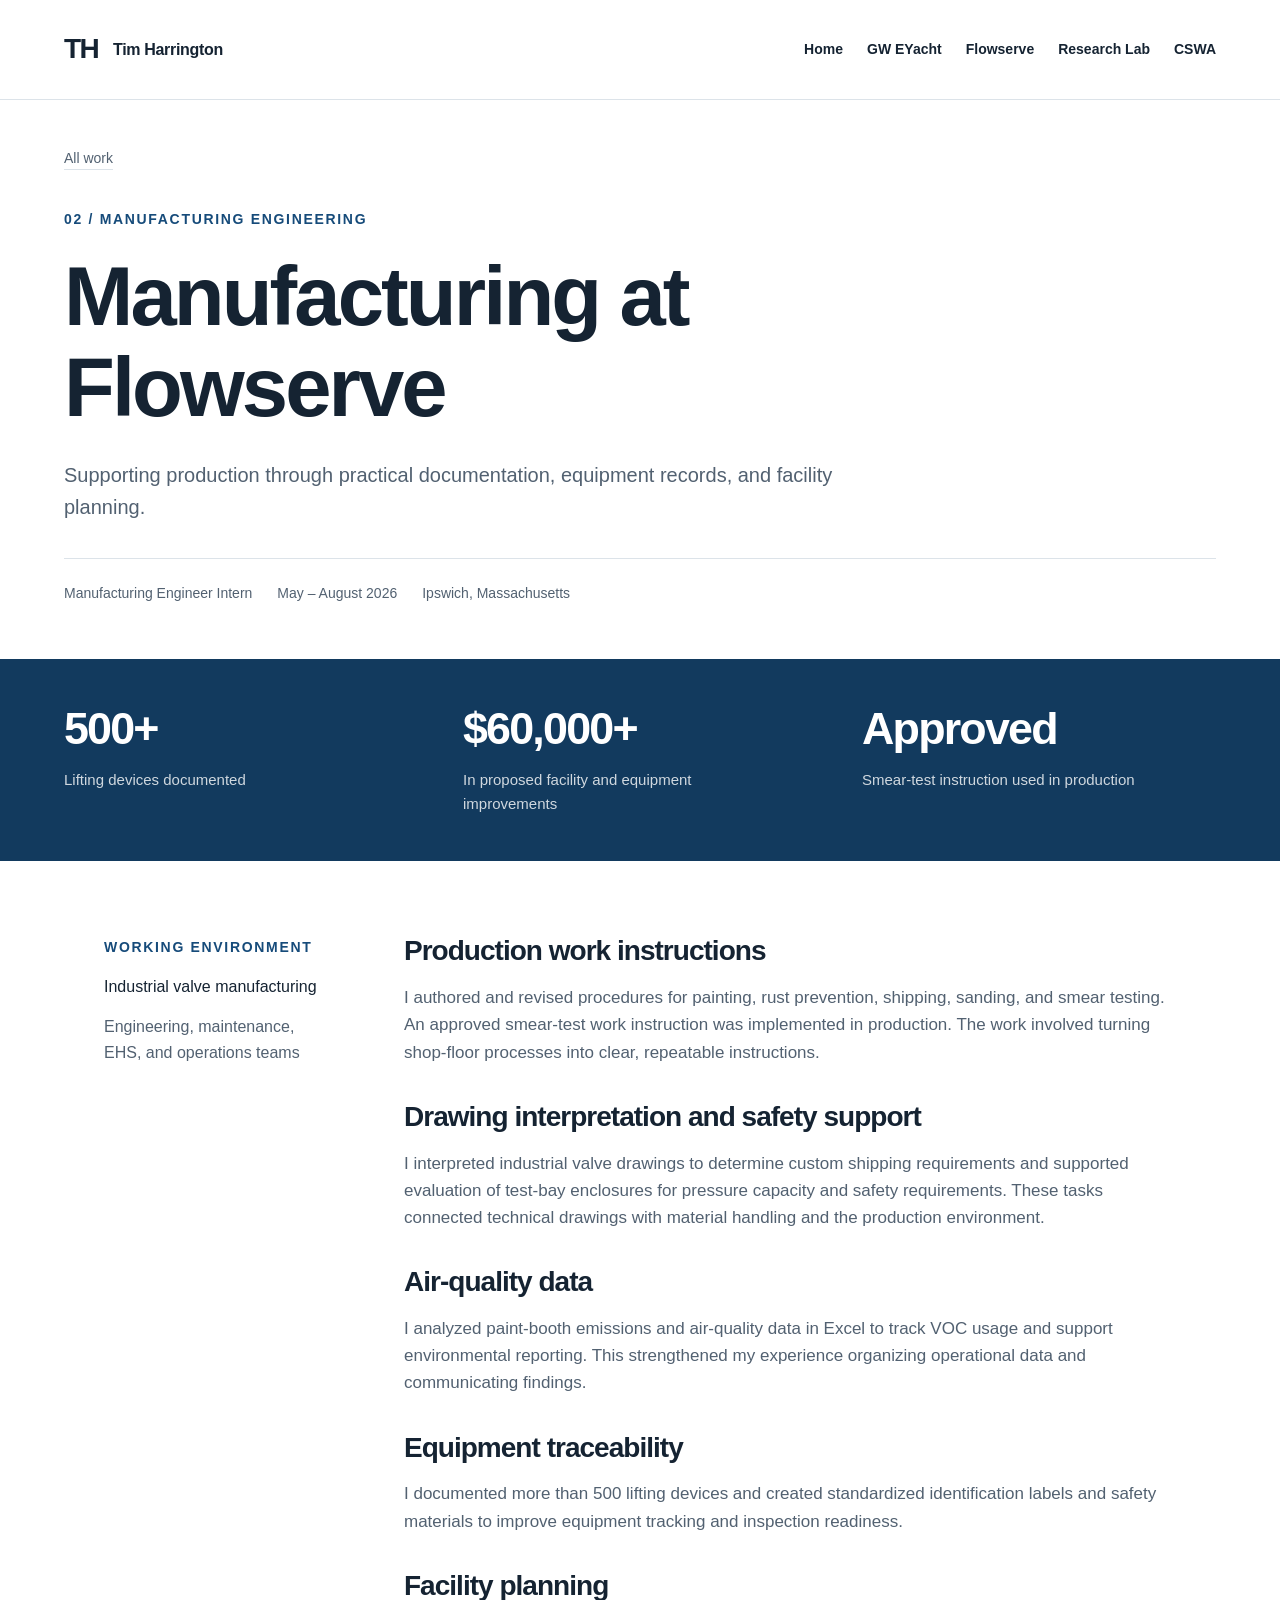
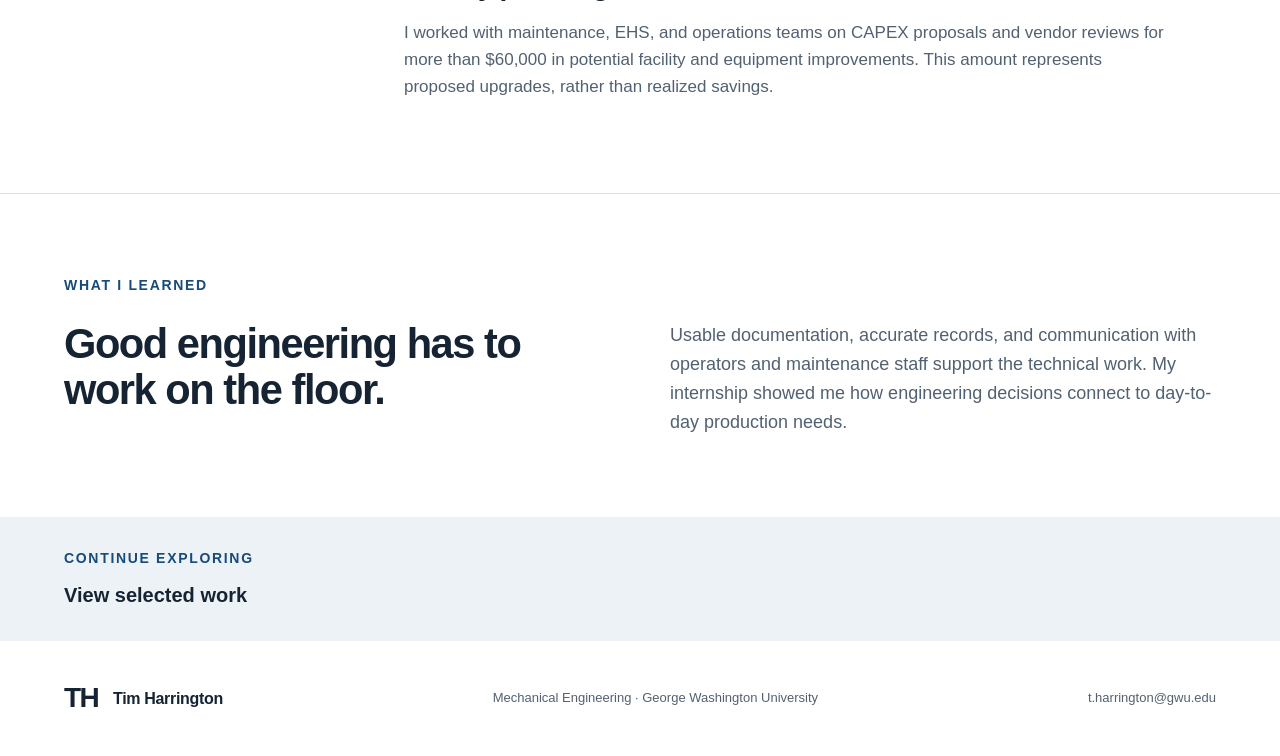
==== flowserve.html @ 14a167de "Publish five-page engineering portfolio" ====
<!doctype html><html lang="en"><head><meta charset="utf-8"><meta name="viewport" content="width=device-width,initial-scale=1"><title>Manufacturing at Flowserve | Tim Harrington</title><meta name="description" content="Tim Harrington’s manufacturing engineering internship: production procedures, equipment traceability, VOC analysis, and CAPEX planning."><link rel="icon" href="favicon.svg" type="image/svg+xml"><link rel="stylesheet" href="style.css"></head><body><header class="site-header"><a class="wordmark" href="index.html" aria-label="Tim Harrington home">TH<span>Tim Harrington</span></a><nav aria-label="Main navigation"><a href="index.html">Home</a><a href="yacht.html">GW EYacht</a><a href="flowserve.html">Flowserve</a><a href="research.html">Research Lab</a><a href="solidworks.html">CSWA</a></nav></header><main id="main"><div class="project-top"><a class="back" href="index.html#work">All work</a><p class="eyebrow">02 / Manufacturing engineering</p><h1>Manufacturing at Flowserve</h1><p class="project-intro">Supporting production through practical documentation, equipment records, and facility planning.</p><div class="project-meta"><span>Manufacturing Engineer Intern</span><span>May – August 2026</span><span>Ipswich, Massachusetts</span></div></div><section class="metrics-band"><div><strong>500+</strong><span>Lifting devices documented</span></div><div><strong>$60,000+</strong><span>In proposed facility and equipment improvements</span></div><div><strong>Approved</strong><span>Smear-test instruction used in production</span></div></section><div class="project-content"><aside><p class="eyebrow">Working environment</p><p>Industrial valve manufacturing</p><p class="muted">Engineering, maintenance, EHS, and operations teams</p></aside><article><h2>Production work instructions</h2><p>I authored and revised procedures for painting, rust prevention, shipping, sanding, and smear testing. An approved smear-test work instruction was implemented in production. The work involved turning shop-floor processes into clear, repeatable instructions.</p><h2>Drawing interpretation and safety support</h2><p>I interpreted industrial valve drawings to determine custom shipping requirements and supported evaluation of test-bay enclosures for pressure capacity and safety requirements. These tasks connected technical drawings with material handling and the production environment.</p><h2>Air-quality data</h2><p>I analyzed paint-booth emissions and air-quality data in Excel to track VOC usage and support environmental reporting. This strengthened my experience organizing operational data and communicating findings.</p><h2>Equipment traceability</h2><p>I documented more than 500 lifting devices and created standardized identification labels and safety materials to improve equipment tracking and inspection readiness.</p><h2>Facility planning</h2><p>I worked with maintenance, EHS, and operations teams on CAPEX proposals and vendor reviews for more than $60,000 in potential facility and equipment improvements. This amount represents proposed upgrades, rather than realized savings.</p></article></div><section class="learning"><p class="eyebrow">What I learned</p><h2>Good engineering has to work on the floor.</h2><p>Usable documentation, accurate records, and communication with operators and maintenance staff support the technical work. My internship showed me how engineering decisions connect to day-to-day production needs.</p></section><section class="project-next"><p class="eyebrow">Continue exploring</p><a href="index.html#work">View selected work</a></section></main><footer><a class="wordmark" href="index.html">TH<span>Tim Harrington</span></a><p>Mechanical Engineering · George Washington University</p><a href="mailto:t.harrington@gwu.edu">t.harrington@gwu.edu</a></footer><dialog id="image-viewer"><button class="close-viewer" aria-label="Close image">Close ✕</button><img alt=""><p></p></dialog><script src="site.js"></script></body></html>
---- style.css ----
:root{--ink:#152332;--muted:#526171;--blue:#164b7a;--deep:#123a5e;--paper:#fff;--line:#dce3e9;--surface:#edf2f6;--accent:#c5e65d}*{box-sizing:border-box}html{scroll-behavior:smooth;scroll-padding-top:100px}body{margin:0;background:var(--paper);color:var(--ink);font-family:Inter,-apple-system,BlinkMacSystemFont,'Segoe UI',sans-serif;font-size:16px;line-height:1.6}a{color:inherit;text-decoration:none}button{font:inherit}img{display:block;max-width:100%}h1,h2,h3,p,figure{margin:0}h1,h2,h3{line-height:1.1;letter-spacing:-.035em}h1{font-size:clamp(3rem,6.5vw,6rem);font-weight:650}h2{font-size:clamp(2rem,3.8vw,3.6rem);font-weight:600}h3{font-size:1.5rem;font-weight:600}a,button{-webkit-tap-highlight-color:transparent}a:focus-visible,button:focus-visible{outline:3px solid var(--blue);outline-offset:5px}.site-header{height:100px;max-width:1440px;margin:auto;padding:0 5%;display:flex;align-items:center;justify-content:space-between;border-bottom:1px solid var(--line)}.wordmark{display:flex;align-items:center;gap:15px;font-size:1.75rem;font-weight:750;letter-spacing:-.06em}.wordmark span{letter-spacing:-.02em;font-size:1rem;font-weight:550}.site-header nav{display:flex;align-items:center;gap:30px;font-size:.875rem;font-weight:550}.site-header nav a:hover,.text-link:hover,.back:hover{color:var(--blue)}.nav-download{padding:9px 16px;border:1px solid var(--line);border-radius:3px}.eyebrow{font-size:.875rem;letter-spacing:.12em;text-transform:uppercase;font-weight:650;color:var(--blue);margin-bottom:20px}.hero{max-width:1440px;margin:auto;padding:70px 5% 90px;display:grid;grid-template-columns:1fr 1fr;gap:6%;align-items:center}.hero h1{font-size:clamp(4rem,7.6vw,7.5rem);line-height:.95;letter-spacing:-.065em;margin-bottom:30px}.period{color:var(--blue)}.hero-description{max-width:490px;font-size:1.125rem;color:var(--muted);line-height:1.65}.hero-actions{display:flex;align-items:center;gap:24px;margin:32px 0 45px;flex-wrap:wrap}.button{display:inline-block;font-size:.9375rem;font-weight:600;padding:13px 23px;border-radius:3px}.primary{background:var(--blue);color:white}.primary:hover{background:var(--deep)}.text-link{font-size:.9375rem;font-weight:550;border-bottom:1px solid var(--line)}.hero-meta{font-size:.875rem;font-weight:600}.hero-meta span{display:block;color:var(--muted);font-weight:400;margin-top:2px}.hero-visual{min-height:490px;background:var(--surface);position:relative;display:flex;flex-direction:column;justify-content:space-between;overflow:hidden}.figure-label{padding:24px 28px;font-size:.8125rem;letter-spacing:.08em;text-transform:uppercase;font-weight:650;color:var(--muted)}.hero-visual img{width:100%;height:340px;object-fit:contain;mix-blend-mode:multiply;padding:20px;transition:transform .4s ease}.hero-visual:hover img{transform:scale(1.04)}.visual-caption{background:var(--deep);color:white;padding:24px 28px;display:flex;flex-direction:column;gap:3px}.visual-caption strong{font-size:1.0625rem;font-weight:550}.visual-caption>span{font-size:.875rem;opacity:.75}.work-section,.about-section,.experience-section,.gallery-section,.learning,.project-next{padding:80px 5%;max-width:1440px;margin:auto}.work-section{background:#f5f7f9;max-width:none}.section-heading{max-width:1296px;margin:0 auto 40px}.section-heading p:last-child:not(.eyebrow){color:var(--muted);margin-top:18px}.work-grid{max-width:1296px;margin:auto;display:grid;grid-template-columns:repeat(3,1fr);gap:25px}.project-card{background:white;border:1px solid var(--line);display:block;transition:transform .2s}.project-card:hover{transform:translateY(-5px)}.card-image,.card-panel{height:280px;position:relative;overflow:hidden}.card-image img{width:100%;height:100%;object-fit:cover}.research-image{background:#fff;padding:18px}.research-image img{object-fit:contain}.image-index{position:absolute;top:18px;left:20px;background:white;padding:3px 9px;color:var(--ink);font-size:.8125rem;font-weight:600}.card-copy{padding:28px}.card-copy .eyebrow{font-size:.75rem;letter-spacing:.08em;margin-bottom:16px}.card-copy h3{margin-bottom:15px}.card-copy p:not(.eyebrow){color:var(--muted);line-height:1.6}.card-link{font-size:.875rem;font-weight:600;display:inline-block;margin-top:24px;border-bottom:1px solid var(--line)}.industrial{background:var(--deep);color:white;padding:52px 28px 20px}.panel-title{font-size:2.4rem;font-weight:650;letter-spacing:-.04em;display:block}.panel-sub{display:block;font-size:.875rem;opacity:.8}.panel-number{margin-top:20px;font-size:2.6rem;line-height:1.05;font-weight:600;color:var(--accent)}.panel-number small{display:block;font-size:.875rem;line-height:1.4;color:white;font-weight:400;margin-top:6px}.about-section{display:grid;grid-template-columns:1fr 1.2fr;gap:10%;padding-top:110px;padding-bottom:110px}.portrait{width:150px;height:170px;object-fit:cover;object-position:center 28%;margin-top:32px;filter:saturate(.7)}.about-copy>p{margin-bottom:24px;color:var(--muted)}.about-copy .large-copy{font-size:1.4rem;color:var(--ink);line-height:1.5}.skills{border-top:1px solid var(--line);padding-top:25px;margin-top:30px}.skills h3{font-size:1.125rem;margin-bottom:13px}.skills p{color:var(--muted);line-height:1.9}.secondary-links{margin-top:25px}.secondary-links a{display:flex;flex-direction:column;border-bottom:1px solid var(--line);padding:17px 0;font-size:1rem}.secondary-links a span:last-child{font-size:.875rem;color:var(--muted)}.secondary-links a:hover{color:var(--blue)}.experience-section{border-top:1px solid var(--line)}.timeline{max-width:850px;margin-left:auto}.timeline>a,.timeline>div{display:block;padding:28px 0;border-bottom:1px solid var(--line)}.timeline span{font-size:.875rem;color:var(--muted)}.timeline h3{font-size:1.45rem;margin:10px 0}.timeline p{color:var(--muted)}.timeline-detail{max-width:680px;margin-top:16px}.contact-section{padding:85px 5%;background:var(--deep);color:white}.contact-section .eyebrow{color:var(--accent)}.contact-section>p:not(.eyebrow){opacity:.8;margin:20px 0}.contact-email{font-size:clamp(1.4rem,3.8vw,3.5rem);letter-spacing:-.04em;display:inline-block;border-bottom:1px solid #67829a;margin:8px 0 28px;overflow-wrap:anywhere}.contact-links{display:flex;gap:26px;font-size:.9375rem}.contact-links a{border-bottom:1px solid #67829a}footer{display:flex;justify-content:space-between;align-items:center;gap:24px;flex-wrap:wrap;padding:35px 5%;font-size:.8125rem;color:var(--muted)}footer .wordmark{color:var(--ink)}footer p{font-size:.8125rem}.project-top{max-width:1440px;margin:auto;padding:45px 5% 55px}.back{display:inline-block;font-size:.875rem;color:var(--muted);margin-bottom:38px;border-bottom:1px solid var(--line)}.project-top h1{max-width:1000px}.project-intro{font-size:1.25rem;color:var(--muted);max-width:800px;margin-top:25px}.project-meta{display:flex;flex-wrap:wrap;gap:12px 25px;font-size:.875rem;color:var(--muted);margin-top:35px;padding-top:23px;border-top:1px solid var(--line)}.wide-figure{background:var(--surface);padding:35px 5%;}.wide-figure figure{max-width:1050px;margin:auto}.wide-figure img{height:470px;width:100%;object-fit:contain;mix-blend-mode:multiply}.image-button{display:block;padding:0;border:0;background:transparent;width:100%;cursor:zoom-in}.image-button:focus-visible{outline-offset:2px}figcaption{font-size:.875rem;color:var(--muted);padding-top:12px}.research-figure{background:white;border-block:1px solid var(--line)}.research-figure img{height:auto;max-height:440px;mix-blend-mode:normal}.project-content{max-width:1200px;margin:auto;padding:75px 5%;display:grid;grid-template-columns:230px 1fr;gap:70px}.project-content aside p{margin-bottom:15px}.muted{color:var(--muted)}.stat{margin-top:35px}.stat strong{display:block;font-size:2.5rem;color:var(--blue);letter-spacing:-.04em;line-height:1.1}.stat span{display:block;font-size:.875rem;color:var(--muted);margin-top:10px}.project-content article h2{font-size:1.75rem;margin:36px 0 17px}.project-content article h2:first-child{margin-top:0}.project-content article p{color:var(--muted);margin-bottom:18px;font-size:1.0625rem}.gallery-section{padding-top:20px}.gallery{display:grid;gap:25px;margin-bottom:35px}.gallery.three{grid-template-columns:repeat(3,1fr)}.gallery.two{grid-template-columns:repeat(2,1fr)}.gallery img{height:330px;width:100%;object-fit:contain;background:var(--surface)}.gallery.two img{height:400px}.learning{border-top:1px solid var(--line);display:grid;grid-template-columns:1fr 1fr;gap:25px 60px}.learning>.eyebrow{grid-column:1/-1;margin-bottom:0}.learning h2{font-size:2.6rem}.learning>p:last-child{color:var(--muted);font-size:1.125rem}.project-next{background:var(--surface);max-width:none;padding-top:45px;padding-bottom:45px}.project-next .eyebrow{margin-bottom:10px}.project-next a{font-size:1.6rem;font-weight:600}.metrics-band{background:var(--deep);padding:45px 5%;display:grid;grid-template-columns:repeat(3,1fr);gap:45px;color:white}.metrics-band strong{display:block;font-size:clamp(2rem,3.5vw,3.5rem);letter-spacing:-.04em;line-height:1.1}.metrics-band span{font-size:.9375rem;display:block;margin-top:15px;max-width:300px;opacity:.8}.table-scroll{overflow-x:auto;margin:35px 0}table{border-collapse:collapse;width:100%;font-size:.9375rem}caption{text-align:left;color:var(--muted);margin-bottom:12px;font-size:.875rem}th,td{text-align:left;padding:13px 15px;border:1px solid var(--line)}thead{background:var(--deep);color:white}tbody th{font-weight:500}tbody tr:nth-child(even){background:var(--surface)}dialog{border:0;padding:25px;background:white;max-width:95vw;width:1000px;max-height:94vh;box-shadow:0 20px 100px #0005}dialog::backdrop{background:#102030d9}dialog img{width:100%;max-height:73vh;object-fit:contain}dialog p{font-size:.9375rem;color:var(--muted);margin-top:14px}.close-viewer{display:block;margin:0 0 15px auto;border:1px solid var(--line);background:white;padding:7px 13px;cursor:pointer;color:var(--ink)}
@media(min-width:1600px){.work-section,.contact-section,.metrics-band{padding-inline:max(5%,calc((100vw - 1296px)/2))}}@media(max-width:1000px){.hero{gap:4%}.hero-visual{min-height:420px}.hero-visual img{height:280px}.work-grid{gap:15px}.card-copy{padding:20px}.card-image,.card-panel{height:245px}.card-copy h3{font-size:1.35rem}.panel-title{font-size:2rem}.industrial{padding-inline:20px}.project-content{gap:40px;grid-template-columns:190px 1fr}.gallery img{height:260px}}@media(max-width:720px){.site-header{height:auto;min-height:95px;align-items:flex-start;padding:22px 6%;gap:18px;flex-direction:column}.wordmark{font-size:1.5rem}.site-header nav{gap:22px;flex-wrap:wrap;width:100%}.nav-download{padding:0;border:0;margin-left:auto}.hero{grid-template-columns:1fr;padding:45px 6% 55px;gap:40px}.hero h1{font-size:clamp(3.8rem,14vw,6rem)}.hero-meta{margin-bottom:0}.hero-actions{margin-bottom:28px}.hero-visual{min-height:360px}.hero-visual img{height:250px}.work-section,.about-section,.experience-section,.gallery-section,.learning{padding:55px 6%}.work-grid{grid-template-columns:1fr;gap:25px}.card-image,.card-panel{height:300px}.card-copy{padding:25px}.card-copy h3{font-size:1.65rem}.industrial{padding:60px 28px 25px}.panel-title{font-size:2.7rem}.panel-number{font-size:3rem}.about-section{grid-template-columns:1fr;gap:35px}.portrait{width:120px;height:135px}.about-section h2 br{display:none}.about-copy .large-copy{font-size:1.2rem}.timeline h3{font-size:1.25rem}.contact-section{padding:60px 6%}.contact-links{flex-wrap:wrap}.contact-email{font-size:clamp(1.35rem,6vw,2.6rem)}footer{padding:28px 6%;flex-direction:column;align-items:flex-start;gap:12px}.project-top{padding:35px 6% 40px}.project-top h1{font-size:clamp(2.7rem,10vw,4.3rem)}.project-intro{font-size:1.125rem}.project-meta{gap:8px;flex-direction:column}.wide-figure{padding:25px 6%}.wide-figure img{height:290px}.research-figure img{height:auto}.project-content{padding:45px 6%;grid-template-columns:1fr;gap:35px}.project-content aside{border-bottom:1px solid var(--line);padding-bottom:25px}.stat{display:inline-block;width:45%;vertical-align:top;margin-top:18px}.stat strong{font-size:2rem}.project-content article p{font-size:1rem}.gallery.three,.gallery.two{grid-template-columns:1fr}.gallery img,.gallery.two img{height:350px}.learning{grid-template-columns:1fr}.learning h2{font-size:2.2rem}.metrics-band{padding:35px 6%;grid-template-columns:1fr;gap:30px}.metrics-band strong{font-size:2.7rem}.metrics-band span{margin-top:6px}.project-next{padding:35px 6%}}@media(prefers-reduced-motion:reduce){html{scroll-behavior:auto}*,*::before,*::after{transition:none!important}}

/* Simplified five-page portfolio */
.site-header nav{gap:24px}.simple-intro{max-width:1200px;margin:auto;padding:70px 5% 55px;display:grid;grid-template-columns:1fr 180px;gap:65px;align-items:center}.simple-intro h1{font-size:clamp(2.8rem,5.5vw,4.75rem);margin-bottom:24px}.simple-bio{max-width:700px;color:var(--muted);font-size:1.125rem}.simple-school{margin-top:18px;color:var(--muted);font-size:.9375rem}.simple-links{display:flex;gap:25px;margin-top:25px;flex-wrap:wrap;font-size:.9375rem}.simple-links a{border-bottom:1px solid var(--line)}.simple-portrait{width:180px;height:220px;object-fit:cover;object-position:center 28%;border-radius:4px}.simple-work{max-width:1200px;margin:auto;padding:15px 5% 70px}.simple-work h2{font-size:1.85rem}.simple-grid{display:grid;grid-template-columns:1fr 1fr;gap:25px}.simple-card{border:1px solid var(--line);border-radius:4px;overflow:hidden;display:block;transition:box-shadow .2s}.simple-card:hover{box-shadow:0 8px 25px #15233212}.simple-card-image,.simple-card-label{height:205px;background:var(--surface)}.simple-card-image img{width:100%;height:100%;object-fit:contain;padding:20px;mix-blend-mode:multiply}.simple-card-label{background:var(--deep);color:white;padding:40px;display:flex;flex-direction:column;justify-content:center}.simple-card-label>span{font-size:2.5rem;letter-spacing:-.04em;font-weight:650}.simple-card-label>small{font-size:.9375rem;opacity:.8}.cswa-label{background:#eaf0f5;color:var(--blue)}.simple-card>div:last-child{padding:25px}.simple-card h3{font-size:1.5rem;margin-bottom:12px}.simple-card p{color:var(--muted)}.simple-card>div:last-child>span{display:block;font-size:.875rem;font-weight:600;color:var(--blue);margin-top:18px}.project-next{padding-block:30px}.project-next a{font-size:1.25rem}@media(max-width:720px){.site-header nav{gap:14px 20px;font-size:.875rem}.simple-intro{padding:45px 6% 35px;grid-template-columns:1fr;gap:25px}.simple-portrait{width:110px;height:130px;grid-row:1}.simple-bio{font-size:1rem}.simple-work{padding:20px 6% 50px}.simple-grid{grid-template-columns:1fr}.simple-card-image,.simple-card-label{height:200px}}
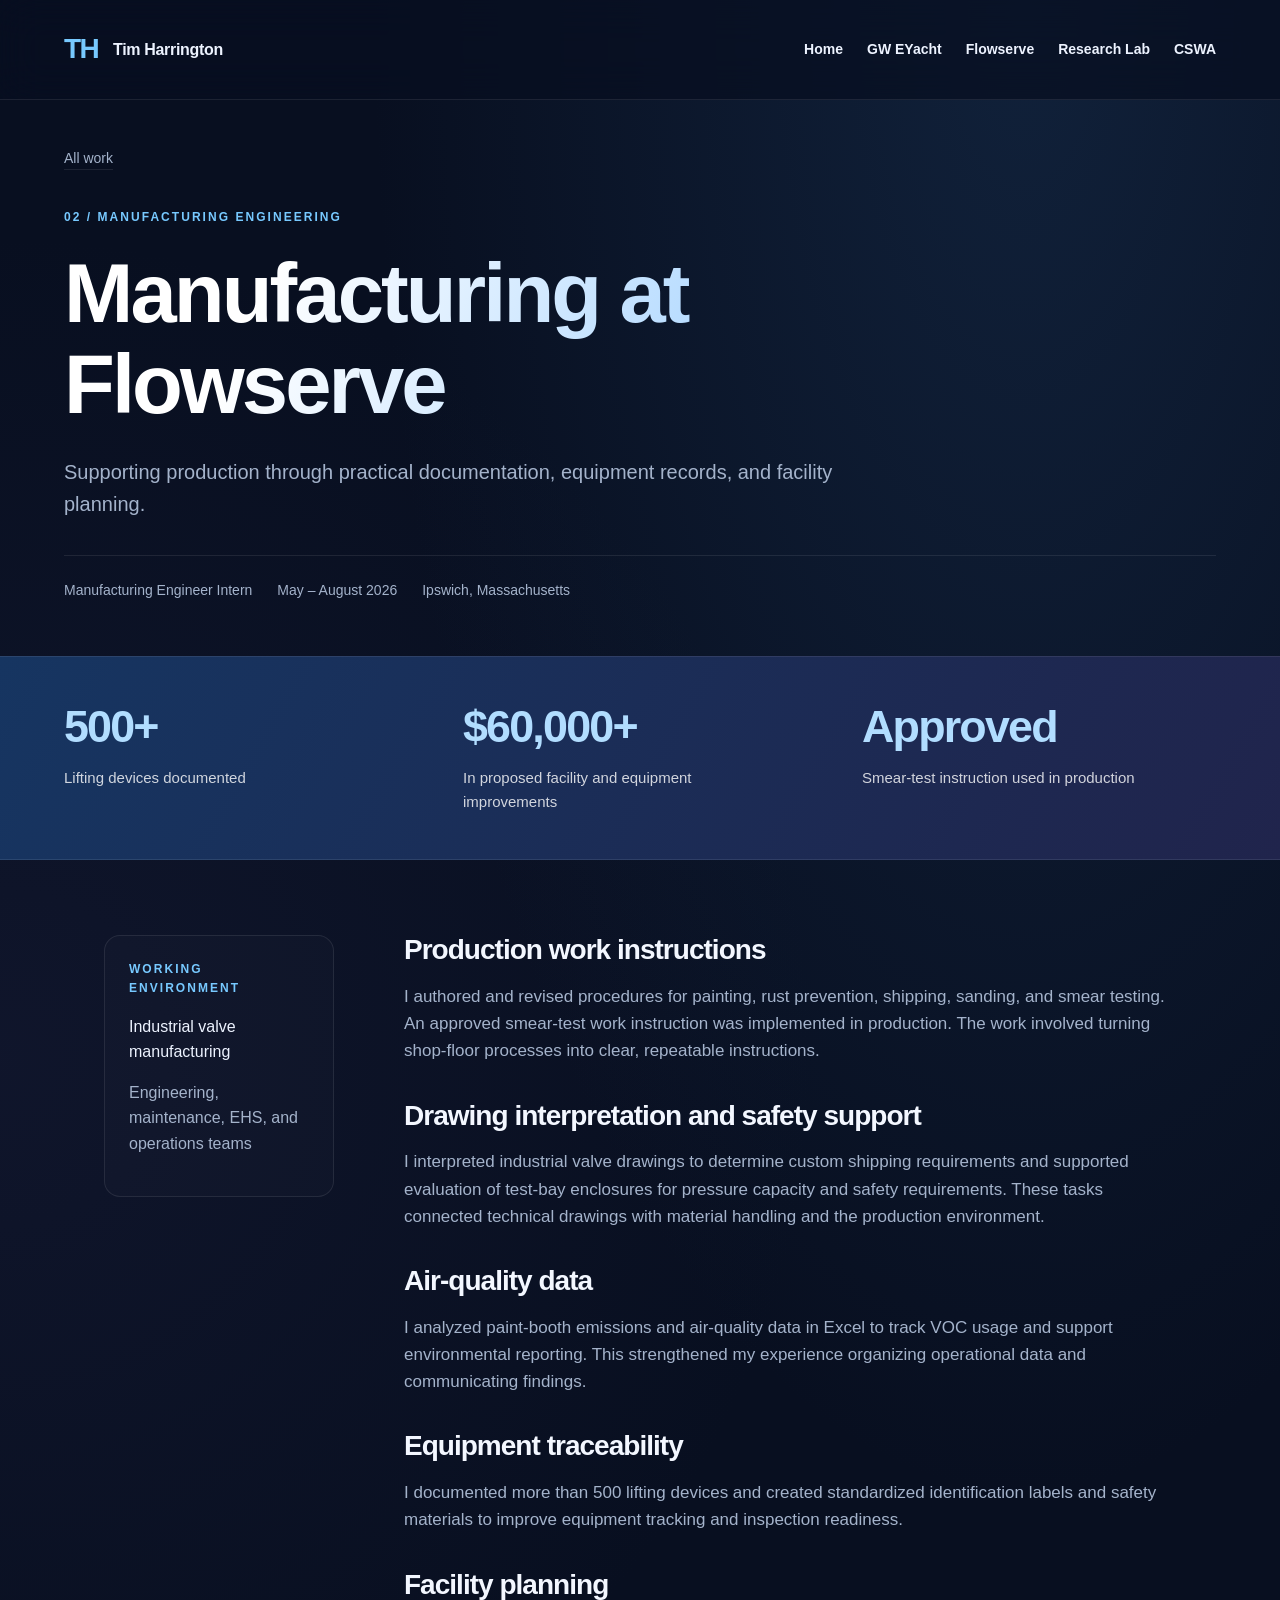
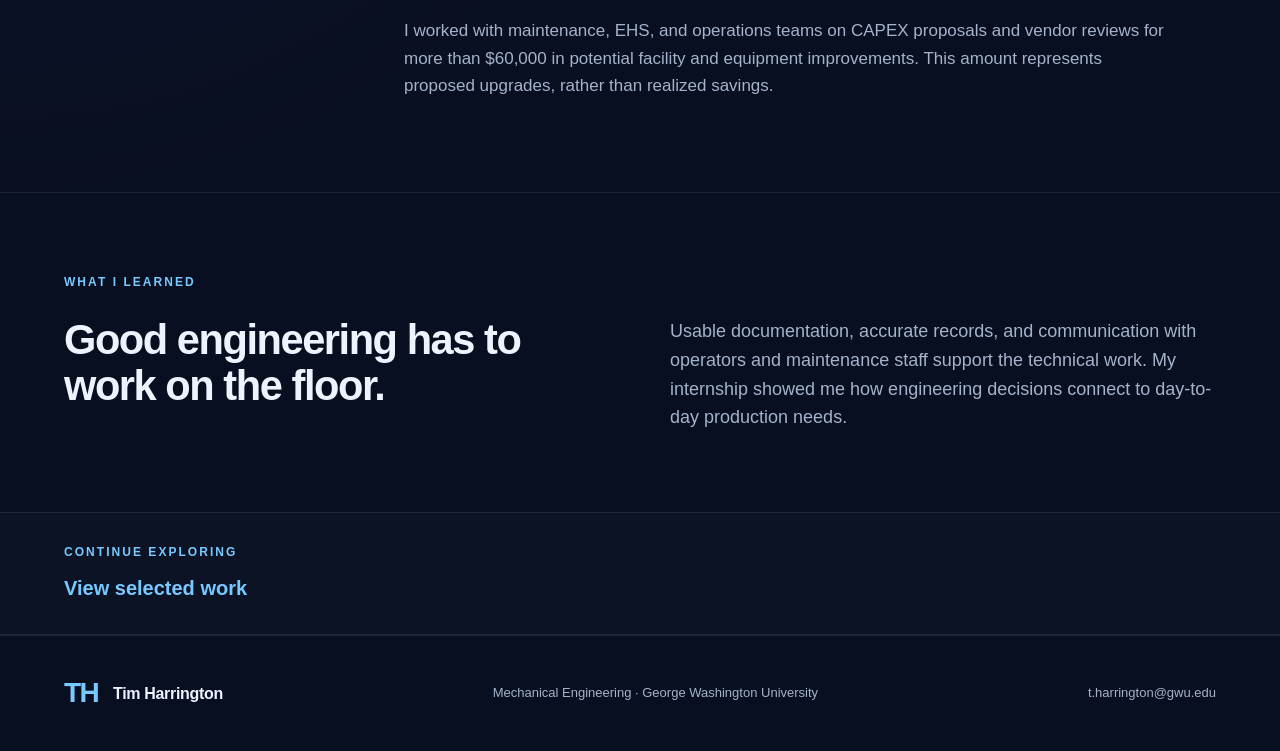
==== commit 75f24550: "Refresh stylesheet cache across portfolio pages" ====
--- a/flowserve.html
+++ b/flowserve.html
@@ -1 +1 @@
-<!doctype html><html lang="en"><head><meta charset="utf-8"><meta name="viewport" content="width=device-width,initial-scale=1"><title>Manufacturing at Flowserve | Tim Harrington</title><meta name="description" content="Tim Harrington’s manufacturing engineering internship: production procedures, equipment traceability, VOC analysis, and CAPEX planning."><link rel="icon" href="favicon.svg" type="image/svg+xml"><link rel="stylesheet" href="style.css"></head><body><header class="site-header"><a class="wordmark" href="index.html" aria-label="Tim Harrington home">TH<span>Tim Harrington</span></a><nav aria-label="Main navigation"><a href="index.html">Home</a><a href="yacht.html">GW EYacht</a><a href="flowserve.html">Flowserve</a><a href="research.html">Research Lab</a><a href="solidworks.html">CSWA</a></nav></header><main id="main"><div class="project-top"><a class="back" href="index.html#work">All work</a><p class="eyebrow">02 / Manufacturing engineering</p><h1>Manufacturing at Flowserve</h1><p class="project-intro">Supporting production through practical documentation, equipment records, and facility planning.</p><div class="project-meta"><span>Manufacturing Engineer Intern</span><span>May – August 2026</span><span>Ipswich, Massachusetts</span></div></div><section class="metrics-band"><div><strong>500+</strong><span>Lifting devices documented</span></div><div><strong>$60,000+</strong><span>In proposed facility and equipment improvements</span></div><div><strong>Approved</strong><span>Smear-test instruction used in production</span></div></section><div class="project-content"><aside><p class="eyebrow">Working environment</p><p>Industrial valve manufacturing</p><p class="muted">Engineering, maintenance, EHS, and operations teams</p></aside><article><h2>Production work instructions</h2><p>I authored and revised procedures for painting, rust prevention, shipping, sanding, and smear testing. An approved smear-test work instruction was implemented in production. The work involved turning shop-floor processes into clear, repeatable instructions.</p><h2>Drawing interpretation and safety support</h2><p>I interpreted industrial valve drawings to determine custom shipping requirements and supported evaluation of test-bay enclosures for pressure capacity and safety requirements. These tasks connected technical drawings with material handling and the production environment.</p><h2>Air-quality data</h2><p>I analyzed paint-booth emissions and air-quality data in Excel to track VOC usage and support environmental reporting. This strengthened my experience organizing operational data and communicating findings.</p><h2>Equipment traceability</h2><p>I documented more than 500 lifting devices and created standardized identification labels and safety materials to improve equipment tracking and inspection readiness.</p><h2>Facility planning</h2><p>I worked with maintenance, EHS, and operations teams on CAPEX proposals and vendor reviews for more than $60,000 in potential facility and equipment improvements. This amount represents proposed upgrades, rather than realized savings.</p></article></div><section class="learning"><p class="eyebrow">What I learned</p><h2>Good engineering has to work on the floor.</h2><p>Usable documentation, accurate records, and communication with operators and maintenance staff support the technical work. My internship showed me how engineering decisions connect to day-to-day production needs.</p></section><section class="project-next"><p class="eyebrow">Continue exploring</p><a href="index.html#work">View selected work</a></section></main><footer><a class="wordmark" href="index.html">TH<span>Tim Harrington</span></a><p>Mechanical Engineering · George Washington University</p><a href="mailto:t.harrington@gwu.edu">t.harrington@gwu.edu</a></footer><dialog id="image-viewer"><button class="close-viewer" aria-label="Close image">Close ✕</button><img alt=""><p></p></dialog><script src="site.js"></script></body></html>+<!doctype html><html lang="en"><head><meta charset="utf-8"><meta name="viewport" content="width=device-width,initial-scale=1"><title>Manufacturing at Flowserve | Tim Harrington</title><meta name="description" content="Tim Harrington’s manufacturing engineering internship: production procedures, equipment traceability, VOC analysis, and CAPEX planning."><link rel="icon" href="favicon.svg" type="image/svg+xml"><link rel="stylesheet" href="style.css?v=modern1"></head><body><header class="site-header"><a class="wordmark" href="index.html" aria-label="Tim Harrington home">TH<span>Tim Harrington</span></a><nav aria-label="Main navigation"><a href="index.html">Home</a><a href="yacht.html">GW EYacht</a><a href="flowserve.html">Flowserve</a><a href="research.html">Research Lab</a><a href="solidworks.html">CSWA</a></nav></header><main id="main"><div class="project-top"><a class="back" href="index.html#work">All work</a><p class="eyebrow">02 / Manufacturing engineering</p><h1>Manufacturing at Flowserve</h1><p class="project-intro">Supporting production through practical documentation, equipment records, and facility planning.</p><div class="project-meta"><span>Manufacturing Engineer Intern</span><span>May – August 2026</span><span>Ipswich, Massachusetts</span></div></div><section class="metrics-band"><div><strong>500+</strong><span>Lifting devices documented</span></div><div><strong>$60,000+</strong><span>In proposed facility and equipment improvements</span></div><div><strong>Approved</strong><span>Smear-test instruction used in production</span></div></section><div class="project-content"><aside><p class="eyebrow">Working environment</p><p>Industrial valve manufacturing</p><p class="muted">Engineering, maintenance, EHS, and operations teams</p></aside><article><h2>Production work instructions</h2><p>I authored and revised procedures for painting, rust prevention, shipping, sanding, and smear testing. An approved smear-test work instruction was implemented in production. The work involved turning shop-floor processes into clear, repeatable instructions.</p><h2>Drawing interpretation and safety support</h2><p>I interpreted industrial valve drawings to determine custom shipping requirements and supported evaluation of test-bay enclosures for pressure capacity and safety requirements. These tasks connected technical drawings with material handling and the production environment.</p><h2>Air-quality data</h2><p>I analyzed paint-booth emissions and air-quality data in Excel to track VOC usage and support environmental reporting. This strengthened my experience organizing operational data and communicating findings.</p><h2>Equipment traceability</h2><p>I documented more than 500 lifting devices and created standardized identification labels and safety materials to improve equipment tracking and inspection readiness.</p><h2>Facility planning</h2><p>I worked with maintenance, EHS, and operations teams on CAPEX proposals and vendor reviews for more than $60,000 in potential facility and equipment improvements. This amount represents proposed upgrades, rather than realized savings.</p></article></div><section class="learning"><p class="eyebrow">What I learned</p><h2>Good engineering has to work on the floor.</h2><p>Usable documentation, accurate records, and communication with operators and maintenance staff support the technical work. My internship showed me how engineering decisions connect to day-to-day production needs.</p></section><section class="project-next"><p class="eyebrow">Continue exploring</p><a href="index.html#work">View selected work</a></section></main><footer><a class="wordmark" href="index.html">TH<span>Tim Harrington</span></a><p>Mechanical Engineering · George Washington University</p><a href="mailto:t.harrington@gwu.edu">t.harrington@gwu.edu</a></footer><dialog id="image-viewer"><button class="close-viewer" aria-label="Close image">Close ✕</button><img alt=""><p></p></dialog><script src="site.js"></script></body></html>
--- a/style.css
+++ b/style.css
@@ -3,3 +3,21 @@
 
 /* Simplified five-page portfolio */
 .site-header nav{gap:24px}.simple-intro{max-width:1200px;margin:auto;padding:70px 5% 55px;display:grid;grid-template-columns:1fr 180px;gap:65px;align-items:center}.simple-intro h1{font-size:clamp(2.8rem,5.5vw,4.75rem);margin-bottom:24px}.simple-bio{max-width:700px;color:var(--muted);font-size:1.125rem}.simple-school{margin-top:18px;color:var(--muted);font-size:.9375rem}.simple-links{display:flex;gap:25px;margin-top:25px;flex-wrap:wrap;font-size:.9375rem}.simple-links a{border-bottom:1px solid var(--line)}.simple-portrait{width:180px;height:220px;object-fit:cover;object-position:center 28%;border-radius:4px}.simple-work{max-width:1200px;margin:auto;padding:15px 5% 70px}.simple-work h2{font-size:1.85rem}.simple-grid{display:grid;grid-template-columns:1fr 1fr;gap:25px}.simple-card{border:1px solid var(--line);border-radius:4px;overflow:hidden;display:block;transition:box-shadow .2s}.simple-card:hover{box-shadow:0 8px 25px #15233212}.simple-card-image,.simple-card-label{height:205px;background:var(--surface)}.simple-card-image img{width:100%;height:100%;object-fit:contain;padding:20px;mix-blend-mode:multiply}.simple-card-label{background:var(--deep);color:white;padding:40px;display:flex;flex-direction:column;justify-content:center}.simple-card-label>span{font-size:2.5rem;letter-spacing:-.04em;font-weight:650}.simple-card-label>small{font-size:.9375rem;opacity:.8}.cswa-label{background:#eaf0f5;color:var(--blue)}.simple-card>div:last-child{padding:25px}.simple-card h3{font-size:1.5rem;margin-bottom:12px}.simple-card p{color:var(--muted)}.simple-card>div:last-child>span{display:block;font-size:.875rem;font-weight:600;color:var(--blue);margin-top:18px}.project-next{padding-block:30px}.project-next a{font-size:1.25rem}@media(max-width:720px){.site-header nav{gap:14px 20px;font-size:.875rem}.simple-intro{padding:45px 6% 35px;grid-template-columns:1fr;gap:25px}.simple-portrait{width:110px;height:130px;grid-row:1}.simple-bio{font-size:1rem}.simple-work{padding:20px 6% 50px}.simple-grid{grid-template-columns:1fr}.simple-card-image,.simple-card-label{height:200px}}
+
+/* Modern visual refresh — preserves page structure and spacing. */
+:root{--ink:#edf3ff;--muted:#a4b3cb;--blue:#77c9ff;--deep:#122548;--paper:#080f20;--line:#ffffff16;--surface:#14213a;--accent:#bcff77}
+body{background:radial-gradient(ellipse at 80% 0%,#19335480,transparent 45%),radial-gradient(ellipse at 0% 45%,#20234450,transparent 45%),var(--paper)}
+.site-header{background:#080f20b8;backdrop-filter:blur(20px);border-bottom:1px solid var(--line)}
+.wordmark{color:var(--blue)}.wordmark span{color:var(--ink)}
+.site-header nav a{position:relative;transition:color .2s}.site-header nav a::after{content:'';position:absolute;left:0;bottom:-9px;width:0;height:2px;background:var(--blue);transition:width .25s}.site-header nav a:hover::after{width:100%}
+.simple-intro h1,.project-top h1{font-weight:750;background:linear-gradient(115deg,#fff 20%,#a9d5ff 70%,#ab9dff);-webkit-background-clip:text;background-clip:text;color:transparent}
+.eyebrow{color:var(--blue);font-size:.75rem;letter-spacing:.17em}.simple-school{color:#b7c7e0}
+.simple-portrait{border-radius:20px;border:1px solid #ffffff35;box-shadow:0 0 0 8px #ffffff04,0 20px 70px #0006,0 0 55px #65b5ff20;filter:saturate(.9)}
+.simple-links a{border:1px solid #ffffff22;border-radius:999px;padding:8px 17px;background:#ffffff05;transition:background .2s,transform .2s}.simple-links a:hover{background:#77c9ff19;border-color:#77c9ff70;transform:translateY(-2px)}
+.simple-card{border:1px solid #ffffff1c;border-radius:18px;background:linear-gradient(140deg,#182640,#0e192e);box-shadow:0 8px 30px #0002;transition:transform .3s,box-shadow .3s,border-color .3s}.simple-card:hover{transform:translateY(-6px);border-color:#77c9ff75;box-shadow:0 18px 50px #0005,0 0 30px #77c9ff10}.simple-card-image{background:linear-gradient(130deg,#e6eff9,#c7d7e8)}.simple-card-image img{transition:transform .5s}.simple-card:hover img{transform:scale(1.04)}
+.simple-card-label{background:radial-gradient(circle at 90% 10%,#478ee980,transparent 60%),linear-gradient(130deg,#15427b,#152c52);position:relative;overflow:hidden}.simple-card-label::after{content:'';width:220px;height:220px;position:absolute;right:-80px;top:-80px;border:1px solid #ffffff25;border-radius:50%;box-shadow:0 0 0 35px #ffffff05,0 0 0 70px #ffffff03}.simple-card-label>span{font-weight:750}.cswa-label{background:radial-gradient(circle at 90% 10%,#937aff60,transparent 65%),linear-gradient(130deg,#302866,#192744);color:#d6ccff}.simple-card>div:last-child>span{color:var(--blue)}.simple-card>div:last-child>span::after{content:' ↗';display:inline-block;margin-left:5px;transition:transform .2s}.simple-card:hover>div:last-child>span::after{transform:translate(3px,-3px)}
+.wide-figure{background:linear-gradient(130deg,#dbe7f2,#bfcfe0);border-block:1px solid #ffffff25}.wide-figure figcaption{color:#31465d}.research-figure{background:#eef3f9}.gallery img{background:#e2ebf4;border-radius:12px}.gallery .image-button{border-radius:12px;overflow:hidden;transition:transform .25s}.gallery .image-button:hover{transform:translateY(-3px)}
+.project-content aside{padding:24px;background:#ffffff04;border:1px solid var(--line);border-radius:16px;align-self:start}.stat strong{color:var(--blue)}.metrics-band{background:linear-gradient(120deg,#163561,#20244c);border-block:1px solid var(--line)}.metrics-band strong{color:#b1ddff}.project-content article h2{color:#f3f7ff}.learning{border-top:1px solid var(--line)}.project-next{background:#ffffff04;border-block:1px solid var(--line)}.project-next a{color:var(--blue)}thead{background:#1a3458}tbody tr:nth-child(even){background:#ffffff04}th,td{border-color:#ffffff1c}
+footer{border-top:1px solid var(--line)}footer .wordmark{color:var(--blue)}dialog{background:#101d33;border:1px solid #ffffff30;border-radius:18px;box-shadow:0 30px 120px #000b}dialog img{background:#e7eef6;border-radius:10px}.close-viewer{background:#ffffff08;color:var(--ink);border-radius:999px}dialog::backdrop{background:#030914e8;backdrop-filter:blur(10px)}
+@keyframes enter{from{opacity:0;transform:translateY(14px)}to{opacity:1;transform:translateY(0)}}.simple-intro,.project-top{animation:enter .65s ease both}.simple-card{animation:enter .65s ease both}.simple-card:nth-child(2){animation-delay:.08s}.simple-card:nth-child(3){animation-delay:.16s}.simple-card:nth-child(4){animation-delay:.24s}
+@media(max-width:720px){.simple-portrait{border-radius:14px}.project-content aside{padding:20px}.simple-links{gap:10px}.simple-links a{padding:7px 14px}}@media(prefers-reduced-motion:reduce){*,*::before,*::after{animation:none!important;transition:none!important}}
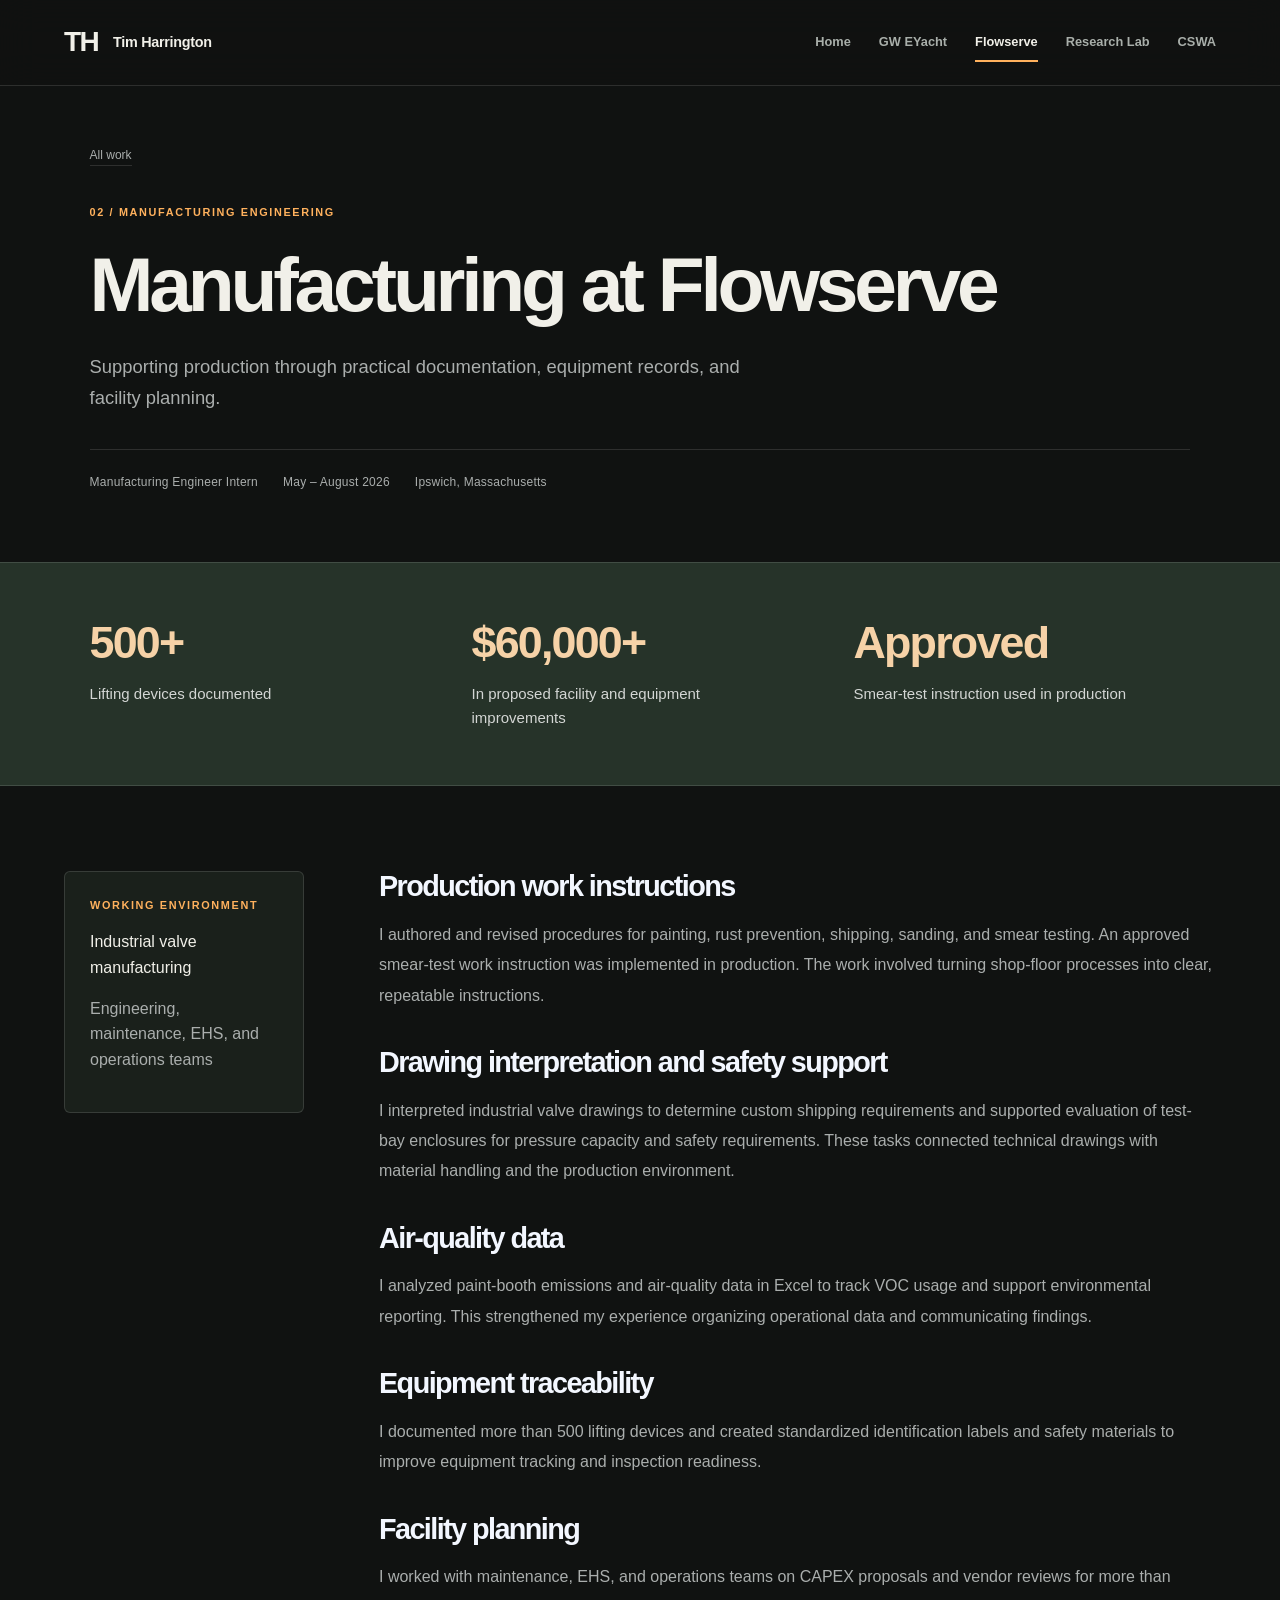
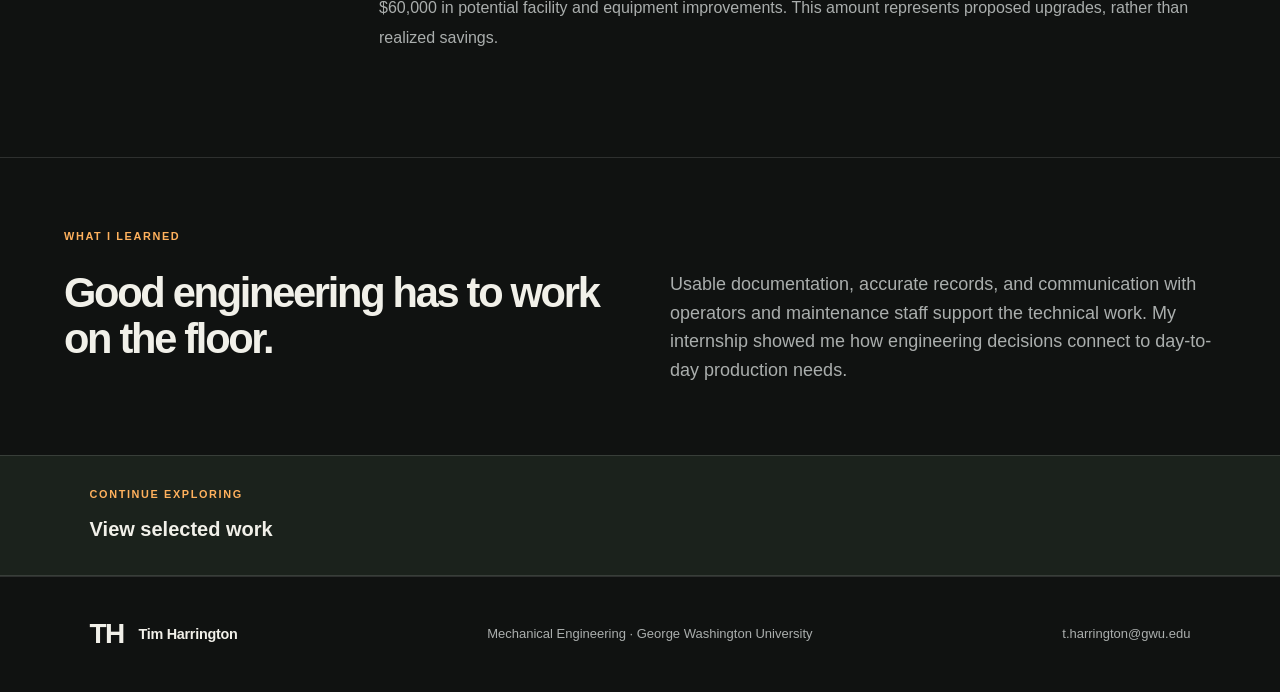
==== commit 86efb991: "Redesign portfolio with engineering studio visual system" ====
--- a/flowserve.html
+++ b/flowserve.html
@@ -1 +1 @@
-<!doctype html><html lang="en"><head><meta charset="utf-8"><meta name="viewport" content="width=device-width,initial-scale=1"><title>Manufacturing at Flowserve | Tim Harrington</title><meta name="description" content="Tim Harrington’s manufacturing engineering internship: production procedures, equipment traceability, VOC analysis, and CAPEX planning."><link rel="icon" href="favicon.svg" type="image/svg+xml"><link rel="stylesheet" href="style.css?v=modern1"></head><body><header class="site-header"><a class="wordmark" href="index.html" aria-label="Tim Harrington home">TH<span>Tim Harrington</span></a><nav aria-label="Main navigation"><a href="index.html">Home</a><a href="yacht.html">GW EYacht</a><a href="flowserve.html">Flowserve</a><a href="research.html">Research Lab</a><a href="solidworks.html">CSWA</a></nav></header><main id="main"><div class="project-top"><a class="back" href="index.html#work">All work</a><p class="eyebrow">02 / Manufacturing engineering</p><h1>Manufacturing at Flowserve</h1><p class="project-intro">Supporting production through practical documentation, equipment records, and facility planning.</p><div class="project-meta"><span>Manufacturing Engineer Intern</span><span>May – August 2026</span><span>Ipswich, Massachusetts</span></div></div><section class="metrics-band"><div><strong>500+</strong><span>Lifting devices documented</span></div><div><strong>$60,000+</strong><span>In proposed facility and equipment improvements</span></div><div><strong>Approved</strong><span>Smear-test instruction used in production</span></div></section><div class="project-content"><aside><p class="eyebrow">Working environment</p><p>Industrial valve manufacturing</p><p class="muted">Engineering, maintenance, EHS, and operations teams</p></aside><article><h2>Production work instructions</h2><p>I authored and revised procedures for painting, rust prevention, shipping, sanding, and smear testing. An approved smear-test work instruction was implemented in production. The work involved turning shop-floor processes into clear, repeatable instructions.</p><h2>Drawing interpretation and safety support</h2><p>I interpreted industrial valve drawings to determine custom shipping requirements and supported evaluation of test-bay enclosures for pressure capacity and safety requirements. These tasks connected technical drawings with material handling and the production environment.</p><h2>Air-quality data</h2><p>I analyzed paint-booth emissions and air-quality data in Excel to track VOC usage and support environmental reporting. This strengthened my experience organizing operational data and communicating findings.</p><h2>Equipment traceability</h2><p>I documented more than 500 lifting devices and created standardized identification labels and safety materials to improve equipment tracking and inspection readiness.</p><h2>Facility planning</h2><p>I worked with maintenance, EHS, and operations teams on CAPEX proposals and vendor reviews for more than $60,000 in potential facility and equipment improvements. This amount represents proposed upgrades, rather than realized savings.</p></article></div><section class="learning"><p class="eyebrow">What I learned</p><h2>Good engineering has to work on the floor.</h2><p>Usable documentation, accurate records, and communication with operators and maintenance staff support the technical work. My internship showed me how engineering decisions connect to day-to-day production needs.</p></section><section class="project-next"><p class="eyebrow">Continue exploring</p><a href="index.html#work">View selected work</a></section></main><footer><a class="wordmark" href="index.html">TH<span>Tim Harrington</span></a><p>Mechanical Engineering · George Washington University</p><a href="mailto:t.harrington@gwu.edu">t.harrington@gwu.edu</a></footer><dialog id="image-viewer"><button class="close-viewer" aria-label="Close image">Close ✕</button><img alt=""><p></p></dialog><script src="site.js"></script></body></html>+<!doctype html><html lang="en"><head><meta charset="utf-8"><meta name="viewport" content="width=device-width,initial-scale=1"><title>Manufacturing at Flowserve | Tim Harrington</title><meta name="description" content="Tim Harrington’s manufacturing engineering internship: production procedures, equipment traceability, VOC analysis, and CAPEX planning."><link rel="icon" href="favicon.svg" type="image/svg+xml"><link rel="stylesheet" href="style.css?v=studio2"></head><body><header class="site-header"><a class="wordmark" href="index.html" aria-label="Tim Harrington home">TH<span>Tim Harrington</span></a><nav aria-label="Main navigation"><a href="index.html">Home</a><a href="yacht.html">GW EYacht</a><a href="flowserve.html" aria-current="page">Flowserve</a><a href="research.html">Research Lab</a><a href="solidworks.html">CSWA</a></nav></header><main id="main"><div class="project-top"><a class="back" href="index.html#work">All work</a><p class="eyebrow">02 / Manufacturing engineering</p><h1>Manufacturing at Flowserve</h1><p class="project-intro">Supporting production through practical documentation, equipment records, and facility planning.</p><div class="project-meta"><span>Manufacturing Engineer Intern</span><span>May – August 2026</span><span>Ipswich, Massachusetts</span></div></div><section class="metrics-band"><div><strong>500+</strong><span>Lifting devices documented</span></div><div><strong>$60,000+</strong><span>In proposed facility and equipment improvements</span></div><div><strong>Approved</strong><span>Smear-test instruction used in production</span></div></section><div class="project-content"><aside><p class="eyebrow">Working environment</p><p>Industrial valve manufacturing</p><p class="muted">Engineering, maintenance, EHS, and operations teams</p></aside><article><h2>Production work instructions</h2><p>I authored and revised procedures for painting, rust prevention, shipping, sanding, and smear testing. An approved smear-test work instruction was implemented in production. The work involved turning shop-floor processes into clear, repeatable instructions.</p><h2>Drawing interpretation and safety support</h2><p>I interpreted industrial valve drawings to determine custom shipping requirements and supported evaluation of test-bay enclosures for pressure capacity and safety requirements. These tasks connected technical drawings with material handling and the production environment.</p><h2>Air-quality data</h2><p>I analyzed paint-booth emissions and air-quality data in Excel to track VOC usage and support environmental reporting. This strengthened my experience organizing operational data and communicating findings.</p><h2>Equipment traceability</h2><p>I documented more than 500 lifting devices and created standardized identification labels and safety materials to improve equipment tracking and inspection readiness.</p><h2>Facility planning</h2><p>I worked with maintenance, EHS, and operations teams on CAPEX proposals and vendor reviews for more than $60,000 in potential facility and equipment improvements. This amount represents proposed upgrades, rather than realized savings.</p></article></div><section class="learning"><p class="eyebrow">What I learned</p><h2>Good engineering has to work on the floor.</h2><p>Usable documentation, accurate records, and communication with operators and maintenance staff support the technical work. My internship showed me how engineering decisions connect to day-to-day production needs.</p></section><section class="project-next"><p class="eyebrow">Continue exploring</p><a href="index.html#work">View selected work</a></section></main><footer><a class="wordmark" href="index.html">TH<span>Tim Harrington</span></a><p>Mechanical Engineering · George Washington University</p><a href="mailto:t.harrington@gwu.edu">t.harrington@gwu.edu</a></footer><dialog id="image-viewer"><button class="close-viewer" aria-label="Close image">Close ✕</button><img alt=""><p></p></dialog><script src="site.js"></script></body></html>
--- a/style.css
+++ b/style.css
@@ -21,3 +21,14 @@
 footer{border-top:1px solid var(--line)}footer .wordmark{color:var(--blue)}dialog{background:#101d33;border:1px solid #ffffff30;border-radius:18px;box-shadow:0 30px 120px #000b}dialog img{background:#e7eef6;border-radius:10px}.close-viewer{background:#ffffff08;color:var(--ink);border-radius:999px}dialog::backdrop{background:#030914e8;backdrop-filter:blur(10px)}
 @keyframes enter{from{opacity:0;transform:translateY(14px)}to{opacity:1;transform:translateY(0)}}.simple-intro,.project-top{animation:enter .65s ease both}.simple-card{animation:enter .65s ease both}.simple-card:nth-child(2){animation-delay:.08s}.simple-card:nth-child(3){animation-delay:.16s}.simple-card:nth-child(4){animation-delay:.24s}
 @media(max-width:720px){.simple-portrait{border-radius:14px}.project-content aside{padding:20px}.simple-links{gap:10px}.simple-links a{padding:7px 14px}}@media(prefers-reduced-motion:reduce){*,*::before,*::after{animation:none!important;transition:none!important}}
+
+/* Engineering studio design system */
+:root{--paper:#101211;--ink:#f1f0e9;--muted:#aaaead;--blue:#ffb15d;--deep:#282e2a;--surface:#242a26;--line:#ffffff20;--accent:#ffb15d}
+body{background:var(--paper);font-family:'Helvetica Neue',Arial,sans-serif}h1,h2,h3{letter-spacing:-.055em}body::selection{background:#ffb15d;color:#101211}.site-header{max-width:none;height:86px;padding-inline:5%;background:#101211ef;position:sticky;top:0;z-index:20;backdrop-filter:blur(18px)}.wordmark{font-weight:800;color:var(--ink)}.wordmark span{font-size:.9rem}.site-header nav{gap:28px}.site-header nav a{font-size:.8rem;color:#a9afaa}.site-header nav a:hover,.site-header nav a[aria-current=page]{color:var(--ink)}.site-header nav a[aria-current=page]::after{width:100%;background:var(--accent)}
+.simple-intro{max-width:1440px;grid-template-columns:1.5fr 1fr;padding:80px 7% 95px;gap:9%}.simple-intro h1{font-size:clamp(3.5rem,6.8vw,6.7rem);line-height:.99;background:none;color:var(--ink);margin-bottom:30px;font-weight:650;letter-spacing:-.065em}.simple-intro h1 em{font-style:normal;color:var(--accent)}.intro-name{font-size:.78rem;font-weight:700;letter-spacing:.18em;margin:34px 0 16px;color:#b4bbb4}.eyebrow{font-size:.68rem;letter-spacing:.15em;font-weight:700;color:var(--accent)}.status-dot{display:inline-block;width:6px;height:6px;border-radius:50%;background:var(--accent);vertical-align:middle;margin-right:8px;box-shadow:0 0 15px #ffb15d70}.simple-bio{font-size:1.02rem;line-height:1.8;max-width:530px}.simple-school{font-size:.75rem;color:#838c85}.work-cta{display:inline-flex;align-items:center;gap:45px;padding:13px 20px;background:var(--accent);color:#151b16;border-radius:3px;font-weight:700;font-size:.85rem;margin-top:28px;transition:transform .2s}.work-cta:hover{transform:translateY(-3px)}.work-cta span{font-size:1.2rem}.simple-links{gap:22px;margin-top:25px}.simple-links a{border:0;border-bottom:1px solid #ffffff30;border-radius:0;padding:0 0 3px;background:none;font-size:.75rem}.simple-links a:hover{background:none}
+.portrait-frame{position:relative;border:1px solid var(--line);padding:15px;background:#1c211d;transform:rotate(2deg);margin-top:35px;box-shadow:20px 20px 0 #ffb15d08}.simple-portrait{width:100%;height:410px;object-fit:cover;object-position:center 27%;border-radius:0;border:0;box-shadow:none;filter:saturate(.65)}.portrait-caption{padding:20px 5px 8px;display:flex;justify-content:space-between;gap:15px;align-items:center}.portrait-caption span{font-weight:600;font-size:1rem}.portrait-caption small{font-size:.66rem;color:var(--muted);line-height:1.6;text-align:right}.portrait-tag{position:absolute;top:40px;left:-35px;background:var(--accent);color:#1c211d;font-size:.6rem;font-weight:800;letter-spacing:.12em;padding:10px 14px;transform:rotate(-2deg)}
+.simple-work{max-width:1440px;padding:80px 7% 95px;border-top:1px solid var(--line)}.simple-work .section-heading{display:grid;grid-template-columns:1.2fr 1fr;gap:15px;align-items:end;margin-bottom:50px}.simple-work .section-heading>.eyebrow{grid-column:1/-1}.simple-work h2{font-size:clamp(2.7rem,4.5vw,4.5rem);font-weight:550;line-height:1.04}.simple-work .section-heading>p:last-child{max-width:300px;justify-self:end;font-size:.9rem;margin-bottom:8px}.simple-grid{gap:35px}.simple-card{border:1px solid var(--line);border-radius:6px;background:#1a1f1b;box-shadow:none;animation:none}.simple-card:hover{border-color:#ffb15d80;box-shadow:0 20px 50px #0004;transform:translateY(-6px)}.simple-card-image,.simple-card-label{height:290px}.simple-card-image{background:#e9ece5}.simple-card-image img{padding:28px}.simple-card-label{background:linear-gradient(125deg,#394a3c,#212d24);padding:45px}.simple-card-label>span{font-size:3.5rem;font-weight:550}.simple-card-label>small{font-size:.8rem;color:#c6d0c6}.simple-card-label::after{border-color:#d1dfc325}.cswa-label{background:linear-gradient(125deg,#5d4d33,#29281f);color:#ffe5b9}.simple-card>div:last-child{padding:30px}.simple-card h3{font-size:2rem;font-weight:550;margin-bottom:15px}.simple-card .card-category{color:var(--accent);font-size:.65rem;letter-spacing:.13em;text-transform:uppercase;margin-bottom:15px}.simple-card p{font-size:.95rem;max-width:420px}.simple-card>div:last-child>span{font-size:.75rem;color:var(--ink)}
+.project-top{padding:55px 7% 70px;max-width:1440px}.project-top h1{background:none;color:var(--ink);font-size:clamp(3rem,6vw,5.7rem);font-weight:550;max-width:1000px}.project-intro{font-size:1.15rem;max-width:700px;line-height:1.7}.project-meta{font-size:.75rem;letter-spacing:.02em}.back{font-size:.75rem}.wide-figure{background:#e3e9df;padding-block:45px}.project-content{max-width:1320px;grid-template-columns:240px 1fr;gap:75px;padding-top:85px;padding-bottom:85px}.project-content aside{background:#1a201b;border-radius:6px;padding:25px}.project-content article h2{font-weight:550;font-size:1.8rem}.project-content article p{font-size:1rem;line-height:1.9}.stat strong{font-weight:550;color:var(--accent)}.metrics-band{background:#263329;border-block:1px solid var(--line);padding:55px 7%}.metrics-band strong{color:#f6d2a7}.gallery-section{max-width:1320px;padding-inline:5%}.gallery img,.gallery .image-button{border-radius:5px}.gallery img{background:#e3e9df}.gallery{gap:30px}.learning{max-width:1320px;padding-block:70px}.learning h2{font-weight:550}.project-next{background:#1b221c;padding-inline:7%}.project-next a{color:var(--ink)}thead{background:#344437}.contact-banner{padding:85px 7%;background:#253128;border-top:1px solid var(--line)}.contact-banner h2{font-size:clamp(2.5rem,4.5vw,4.8rem);font-weight:550}.contact-banner>a{display:inline-block;font-size:1.05rem;color:var(--accent);border-bottom:1px solid #ffb15d70;margin-top:30px;padding-bottom:6px}footer{padding:35px 7%;background:#101211}footer .wordmark{color:var(--ink)}dialog{background:#18201a;border-radius:6px}dialog::backdrop{background:#070c08e8}.primary{background:var(--accent);color:#101211}
+/* Reusable media components for future project additions. */
+.media-grid{display:grid;grid-template-columns:repeat(2,minmax(0,1fr));gap:30px}.media-grid video{display:block;width:100%;border-radius:5px;background:#050805}.download-card{display:flex;justify-content:space-between;align-items:center;padding:24px;border:1px solid var(--line);background:#1b221c;border-radius:5px}.download-card:hover{border-color:var(--accent)}
+@media(max-width:900px){.simple-intro{gap:6%;padding-inline:6%}.simple-portrait{height:330px}.simple-card-image,.simple-card-label{height:240px}.project-content{gap:40px;grid-template-columns:200px 1fr}}@media(max-width:720px){.site-header{position:relative;height:auto;padding:22px 6%;gap:18px}.site-header nav{gap:14px 20px}.simple-intro{grid-template-columns:1fr;padding:45px 6% 65px;gap:30px}.simple-intro h1{font-size:clamp(3.5rem,12vw,5.4rem)}.portrait-frame{max-width:360px;width:85%;margin:10px auto;grid-row:auto;transform:rotate(1deg)}.simple-portrait{height:320px;width:100%;grid-row:auto}.simple-work{padding:55px 6%}.simple-work .section-heading{grid-template-columns:1fr}.simple-work .section-heading>p:last-child{justify-self:start}.simple-grid{gap:25px}.simple-card-image,.simple-card-label{height:245px}.simple-card>div:last-child{padding:25px}.simple-card-label>span{font-size:3rem}.project-top{padding:35px 6% 45px}.project-content{grid-template-columns:1fr;gap:35px;padding:45px 6%}.project-content aside{border-bottom:1px solid var(--line)}.metrics-band{grid-template-columns:1fr;padding:40px 6%}.media-grid{grid-template-columns:1fr}.contact-banner{padding:60px 6%}.simple-links{gap:24px}.portrait-tag{left:-15px}}
